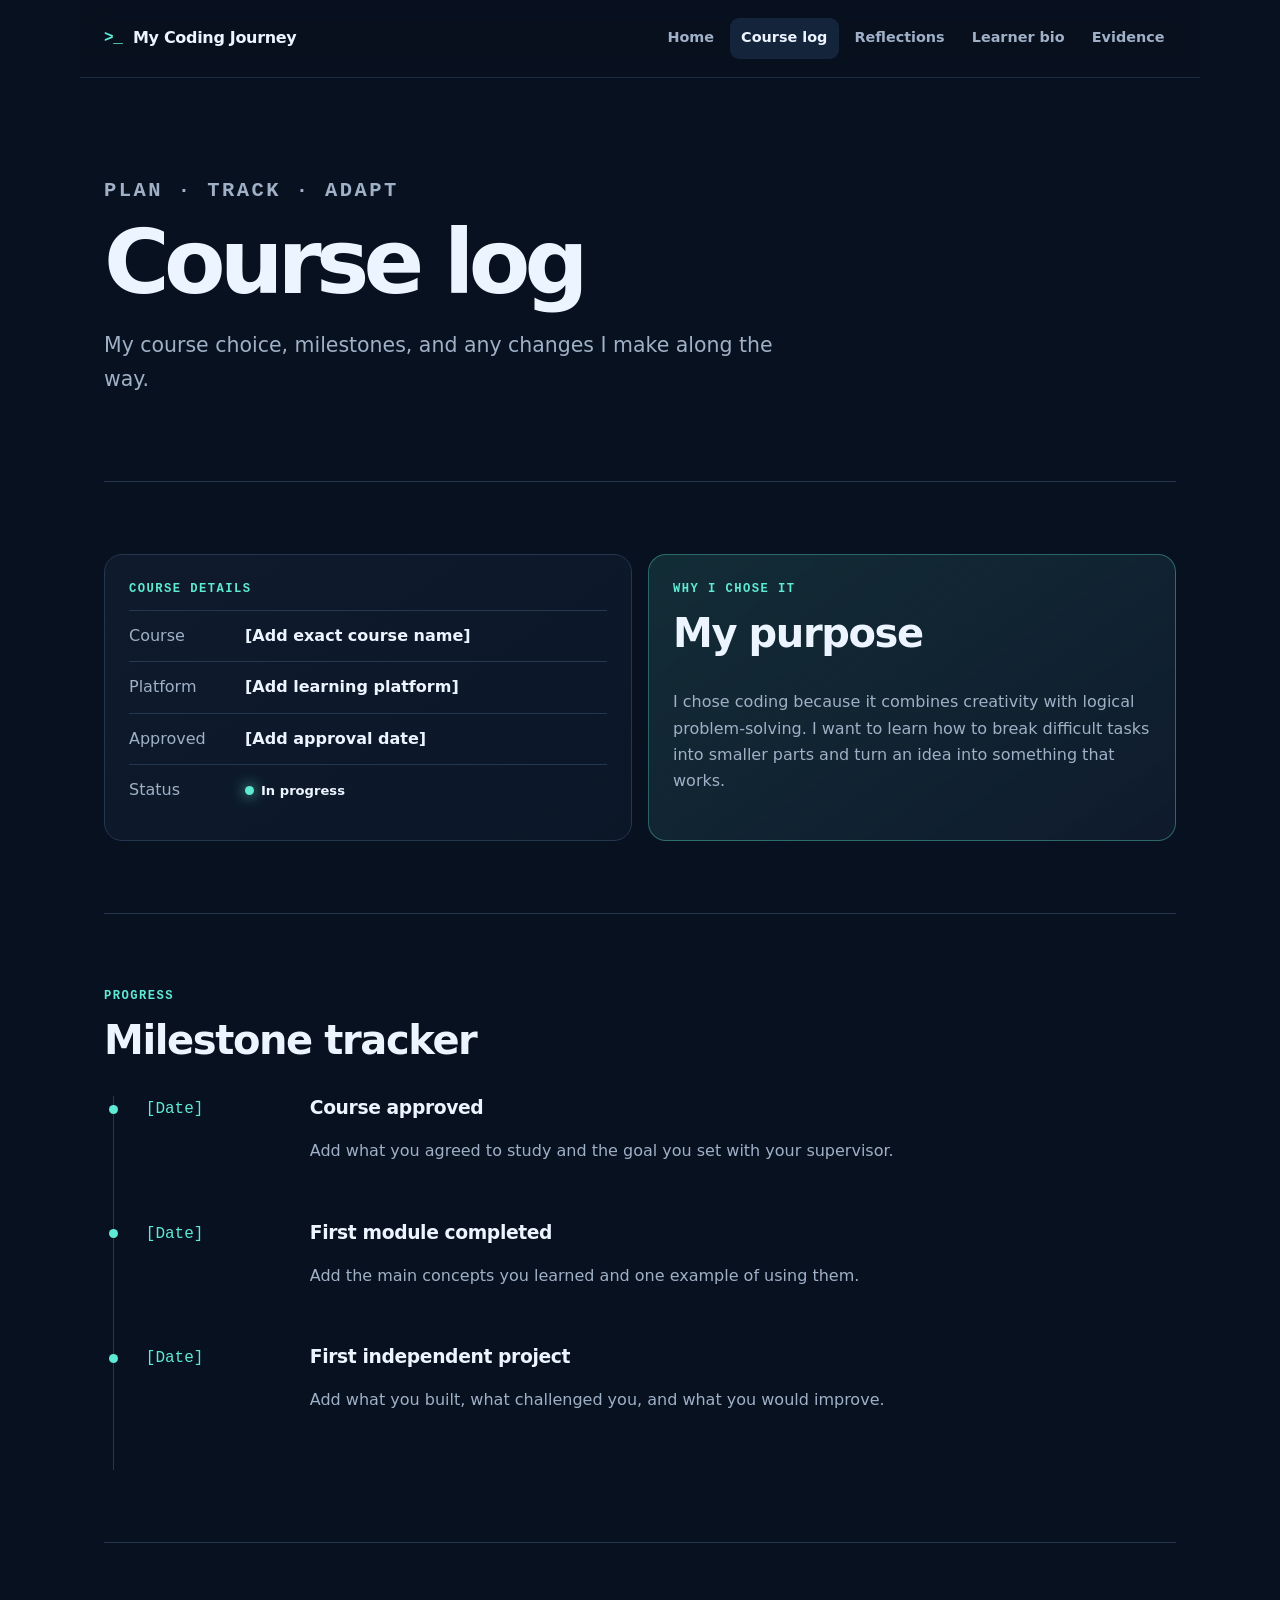
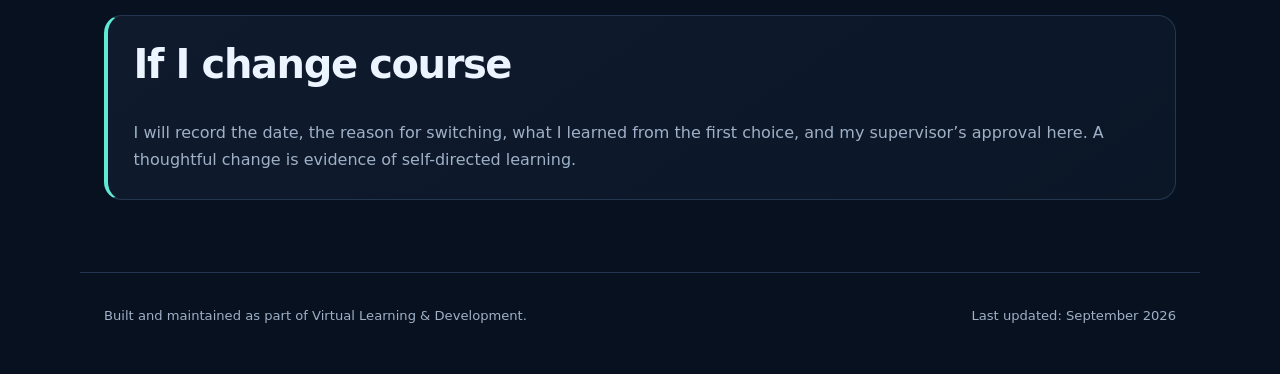
==== course-log.html @ dfa38e1d "Create VLD coding journey website" ====
<!doctype html>
<html lang="en"><head><meta charset="utf-8"><meta name="viewport" content="width=device-width, initial-scale=1"><meta name="description" content="My coding course details and progress log."><title>Course Log | My Coding Journey</title><link rel="stylesheet" href="assets/styles.css"><script src="assets/site.js" defer></script></head>
<body><a class="skip-link" href="#main">Skip to content</a>
<header class="site-header"><a class="brand" href="index.html"><span class="prompt">&gt;_</span> My Coding Journey</a><button class="nav-toggle" type="button" aria-expanded="false" aria-controls="site-nav">Menu</button><nav id="site-nav" class="site-nav" aria-label="Main navigation"><a href="index.html">Home</a><a class="active" href="course-log.html">Course log</a><a href="reflections.html">Reflections</a><a href="learner-bio.html">Learner bio</a><a href="evidence.html">Evidence</a></nav></header>
<main id="main" class="page-main"><header class="page-heading"><p class="eyebrow">Plan · Track · Adapt</p><h1>Course log</h1><p>My course choice, milestones, and any changes I make along the way.</p></header>
<section class="section"><div class="grid two"><article class="card"><p class="card-label">Course details</p><dl class="details"><div><dt>Course</dt><dd>[Add exact course name]</dd></div><div><dt>Platform</dt><dd>[Add learning platform]</dd></div><div><dt>Approved</dt><dd>[Add approval date]</dd></div><div><dt>Status</dt><dd><span class="status"><span class="status-dot"></span> In progress</span></dd></div></dl></article><article class="card accent-card"><p class="card-label">Why I chose it</p><h2>My purpose</h2><p>I chose coding because it combines creativity with logical problem-solving. I want to learn how to break difficult tasks into smaller parts and turn an idea into something that works.</p></article></div></section>
<section class="section"><p class="eyebrow">Progress</p><h2>Milestone tracker</h2><div class="timeline"><article><time>[Date]</time><div><h3>Course approved</h3><p>Add what you agreed to study and the goal you set with your supervisor.</p></div></article><article><time>[Date]</time><div><h3>First module completed</h3><p>Add the main concepts you learned and one example of using them.</p></div></article><article><time>[Date]</time><div><h3>First independent project</h3><p>Add what you built, what challenged you, and what you would improve.</p></div></article></div></section>
<section class="section"><div class="callout"><h2>If I change course</h2><p>I will record the date, the reason for switching, what I learned from the first choice, and my supervisor’s approval here. A thoughtful change is evidence of self-directed learning.</p></div></section></main>
<footer><p>Built and maintained as part of Virtual Learning &amp; Development.</p><p>Last updated: <span data-last-updated>September 2026</span></p></footer></body></html>
---- assets/styles.css ----
:root {
  --bg: #08111f;
  --surface: #0f1b2d;
  --surface-2: #14243a;
  --text: #ecf4ff;
  --muted: #9fb0c7;
  --line: #243650;
  --accent: #5eead4;
  --accent-2: #60a5fa;
  --max: 1120px;
  --radius: 18px;
}
* { box-sizing: border-box; }
html { scroll-behavior: smooth; }
body { margin: 0; background: var(--bg); color: var(--text); font-family: Inter, ui-sans-serif, system-ui, -apple-system, BlinkMacSystemFont, "Segoe UI", sans-serif; line-height: 1.65; }
a { color: inherit; }
.skip-link { position: fixed; top: -100px; left: 1rem; z-index: 100; background: var(--accent); color: #04111c; padding: .7rem 1rem; border-radius: 8px; font-weight: 800; }
.skip-link:focus { top: 1rem; }
.site-header { position: sticky; top: 0; z-index: 20; display: flex; align-items: center; justify-content: space-between; max-width: var(--max); margin: 0 auto; padding: 1.1rem 1.5rem; background: rgba(8,17,31,.88); backdrop-filter: blur(14px); border-bottom: 1px solid rgba(36,54,80,.7); }
.brand { display: flex; gap: .65rem; align-items: center; text-decoration: none; font-weight: 800; letter-spacing: -.02em; }
.prompt { color: var(--accent); font-family: ui-monospace, SFMono-Regular, Menlo, monospace; }
.site-nav { display: flex; align-items: center; gap: .25rem; }
.site-nav a { color: var(--muted); padding: .55rem .72rem; border-radius: 9px; text-decoration: none; font-size: .9rem; font-weight: 700; }
.site-nav a:hover, .site-nav a:focus-visible, .site-nav a.active { color: var(--text); background: var(--surface-2); }
.nav-toggle { display: none; border: 1px solid var(--line); background: var(--surface); color: var(--text); padding: .5rem .8rem; border-radius: 9px; font: inherit; }
main, footer { max-width: var(--max); margin: 0 auto; padding-inline: 1.5rem; }
.hero { min-height: 70vh; display: flex; flex-direction: column; justify-content: center; padding: 6rem 0; max-width: 900px; }
.eyebrow, .card-label { margin: 0 0 .7rem; color: var(--accent); font-family: ui-monospace, SFMono-Regular, Menlo, monospace; font-size: .76rem; font-weight: 800; letter-spacing: .12em; text-transform: uppercase; }
h1, h2, h3, p { margin-top: 0; }
h1 { max-width: 850px; margin-bottom: 1.4rem; font-size: clamp(3rem, 8vw, 6.8rem); line-height: .98; letter-spacing: -.065em; }
h1 span { color: var(--accent); }
h2 { font-size: clamp(1.65rem, 4vw, 2.5rem); line-height: 1.15; letter-spacing: -.035em; }
h3 { line-height: 1.25; letter-spacing: -.02em; }
.lede, .page-heading > p { max-width: 700px; color: var(--muted); font-size: clamp(1.05rem, 2vw, 1.28rem); }
.hero-actions { display: flex; flex-wrap: wrap; gap: .8rem; margin-top: 1rem; }
.button { padding: .8rem 1.05rem; border-radius: 10px; text-decoration: none; font-weight: 800; }
.button.primary { background: var(--accent); color: #04111c; }
.button.secondary { border: 1px solid var(--line); background: var(--surface); }
.section { padding: 4.5rem 0; border-top: 1px solid var(--line); }
.section-heading { display: flex; justify-content: space-between; align-items: end; gap: 1rem; margin-bottom: 1.4rem; }
.section-heading h2 { margin-bottom: 0; }
.grid { display: grid; gap: 1rem; }
.grid.two { grid-template-columns: repeat(2, 1fr); }
.grid.three { grid-template-columns: repeat(3, 1fr); }
.card, .callout, .journal-entry, .project-card, .profile-card { background: linear-gradient(145deg, var(--surface), #0b1727); border: 1px solid var(--line); border-radius: var(--radius); }
.card { min-height: 190px; padding: 1.5rem; }
.card p:not(.card-label) { color: var(--muted); }
.accent-card { background: linear-gradient(145deg, rgba(94,234,212,.13), var(--surface)); border-color: rgba(94,234,212,.35); }
.text-link { color: var(--accent); font-weight: 800; text-decoration: none; }
.status { display: inline-flex; align-items: center; gap: .45rem; white-space: nowrap; color: var(--text); font-size: .82rem; font-weight: 800; }
.status-dot { width: .55rem; height: .55rem; background: var(--accent); border-radius: 99px; box-shadow: 0 0 14px var(--accent); }
.step-number { display: block; margin-bottom: 2.3rem; color: var(--accent-2); font-family: ui-monospace, monospace; font-weight: 800; }
.page-main { min-height: 75vh; }
.page-heading { padding: 6rem 0 4rem; }
.page-heading h1 { font-size: clamp(3rem, 7vw, 5.6rem); }
.details { margin: 0; }
.details div { display: grid; grid-template-columns: 100px 1fr; gap: 1rem; padding: .75rem 0; border-top: 1px solid var(--line); }
.details dt { color: var(--muted); }
.details dd { margin: 0; font-weight: 750; }
.timeline { position: relative; margin-left: .55rem; padding-left: 2rem; border-left: 1px solid var(--line); }
.timeline article { position: relative; display: grid; grid-template-columns: 140px 1fr; gap: 1.5rem; padding: 0 0 2.5rem; }
.timeline article::before { content: ""; position: absolute; left: calc(-2rem - 5px); top: .55rem; width: 9px; height: 9px; background: var(--accent); border-radius: 50%; }
.timeline time { color: var(--accent); font-family: ui-monospace, monospace; }
.timeline p { color: var(--muted); }
.callout { padding: 1.6rem; border-left: 4px solid var(--accent); }
.callout p { margin-bottom: 0; color: var(--muted); }
.journal-list { display: grid; gap: 1.25rem; }
.journal-entry { padding: clamp(1.2rem, 4vw, 2rem); }
.journal-entry > header { display: flex; justify-content: space-between; gap: 1rem; padding-bottom: 1rem; border-bottom: 1px solid var(--line); }
.journal-entry time { color: var(--muted); white-space: nowrap; }
.reflection-grid { display: grid; grid-template-columns: repeat(2, 1fr); gap: 1.5rem; padding-top: 1.5rem; }
.reflection-grid h3 { color: var(--accent); font-size: .95rem; }
.reflection-grid p, .self-check { color: var(--muted); }
.self-check { margin: 1rem 0 0; padding-top: 1rem; border-top: 1px solid var(--line); }
.template-entry { border-style: dashed; }
.profile-card { display: grid; grid-template-columns: 180px 1fr; align-items: start; gap: 2rem; padding: clamp(1.4rem, 5vw, 3rem); }
.avatar { display: grid; place-items: center; aspect-ratio: 1; border-radius: 24px; background: linear-gradient(135deg, var(--accent), var(--accent-2)); color: #06101e; font-family: ui-monospace, monospace; font-size: 3.2rem; font-weight: 900; }
.profile-card p:not(.eyebrow) { color: var(--muted); }
.safety-note { border-left-color: var(--accent-2); }
.project-card { overflow: hidden; }
.project-preview { min-height: 210px; display: grid; place-items: center; background: var(--surface-2); border-bottom: 1px solid var(--line); }
.project-copy { padding: 1.5rem; }
.project-copy > p:not(.card-label) { color: var(--muted); }
.code-preview { display: block; padding: 1rem; background: #050b14; }
.code-preview > span { display: inline-block; width: 10px; height: 10px; margin-right: 4px; background: var(--line); border-radius: 50%; }
.code-preview > span:first-child { background: #fb7185; }
.code-preview > span:nth-child(2) { background: #fbbf24; }
.code-preview > span:nth-child(3) { background: #34d399; }
.code-preview pre { margin: 3rem 0 0; overflow-x: auto; color: var(--accent); }
.plus { color: var(--accent); font-size: 4rem; font-weight: 200; }
.tag-list { display: flex; flex-wrap: wrap; gap: .5rem; padding: 0; list-style: none; }
.tag-list li { padding: .3rem .65rem; background: var(--surface-2); border: 1px solid var(--line); border-radius: 99px; color: var(--muted); font-size: .8rem; }
footer { display: flex; justify-content: space-between; gap: 1rem; padding-top: 2rem; padding-bottom: 3rem; border-top: 1px solid var(--line); color: var(--muted); font-size: .82rem; }
footer p { margin: 0; }
@media (max-width: 760px) {
  .site-header { flex-wrap: wrap; }
  .nav-toggle { display: block; }
  .site-nav { display: none; width: 100%; flex-direction: column; align-items: stretch; padding-top: 1rem; }
  .site-nav.open { display: flex; }
  .site-nav a { padding: .7rem; }
  .grid.two, .grid.three, .reflection-grid, .profile-card { grid-template-columns: 1fr; }
  .hero { min-height: auto; padding: 5rem 0; }
  .section-heading, .journal-entry > header, footer { align-items: flex-start; flex-direction: column; }
  .timeline article { grid-template-columns: 1fr; gap: .2rem; }
  .profile-card .avatar { width: 130px; }
}
@media (prefers-reduced-motion: reduce) { html { scroll-behavior: auto; } }
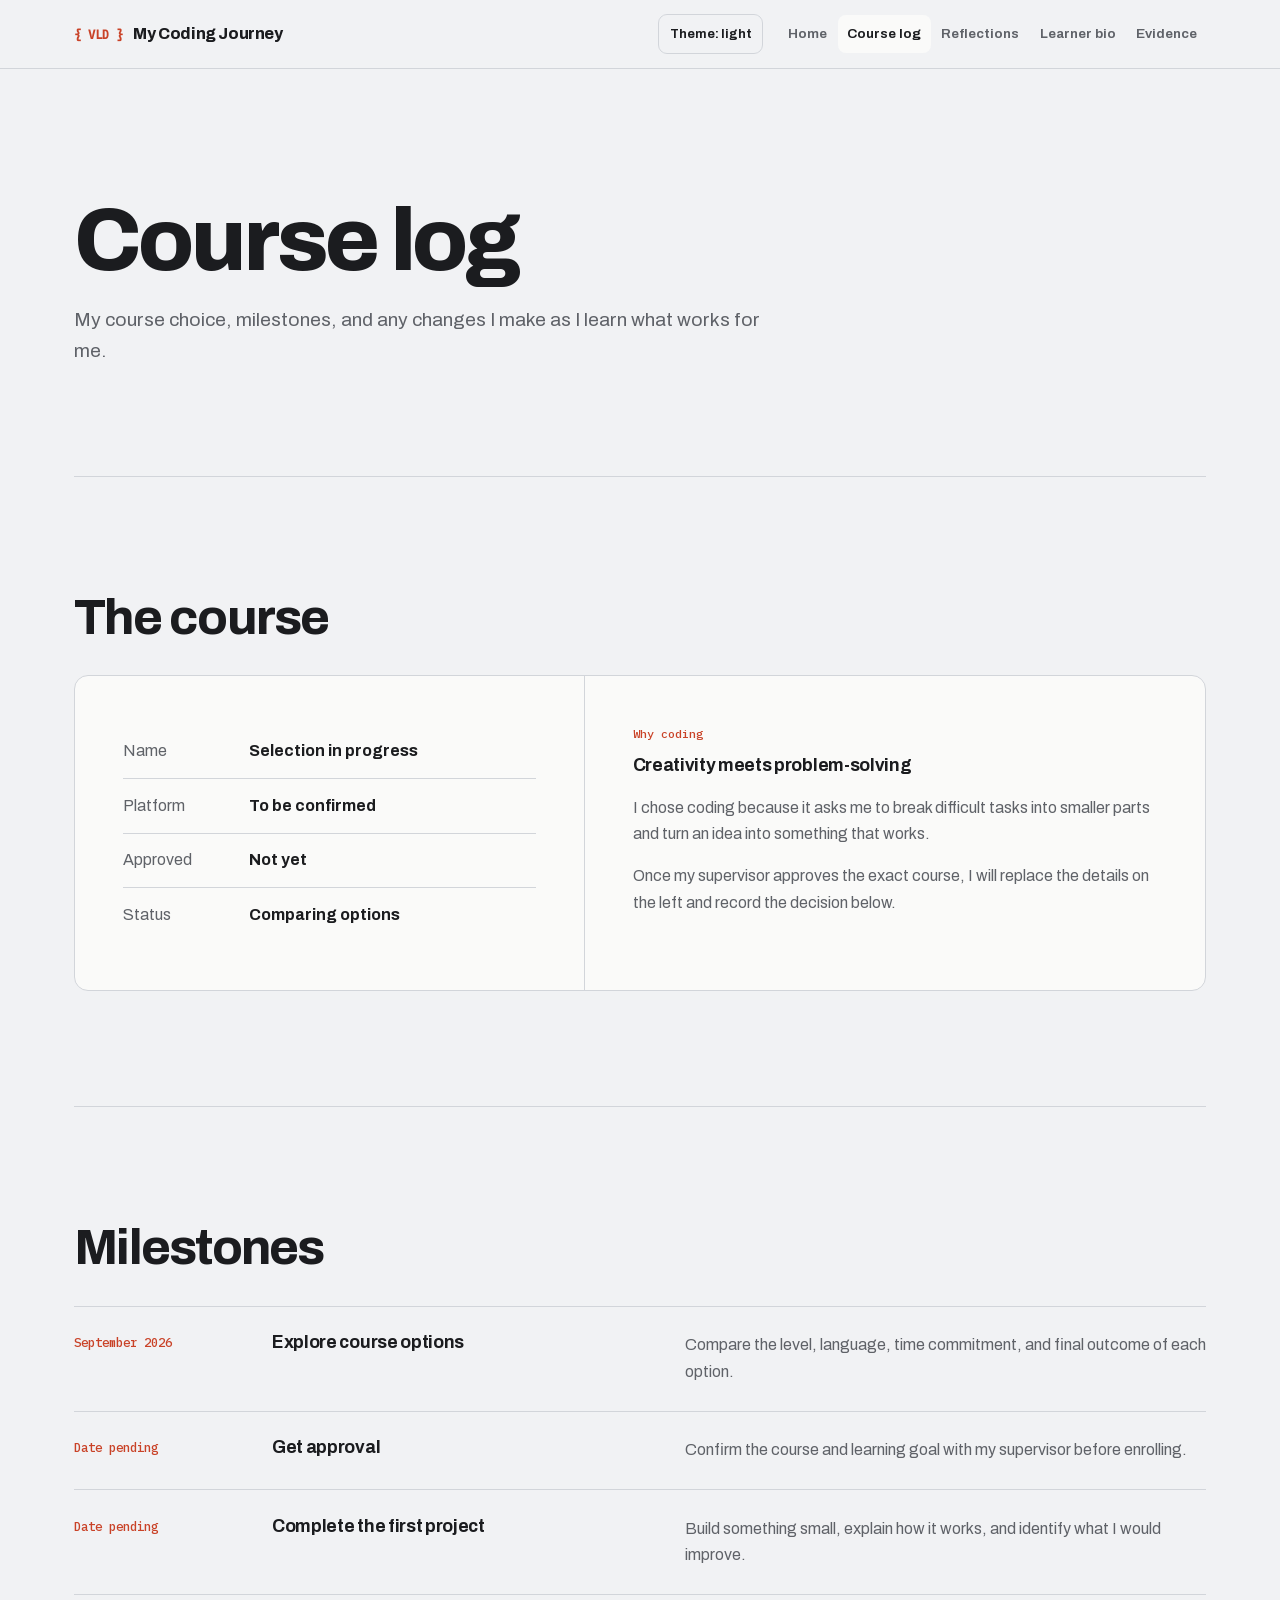
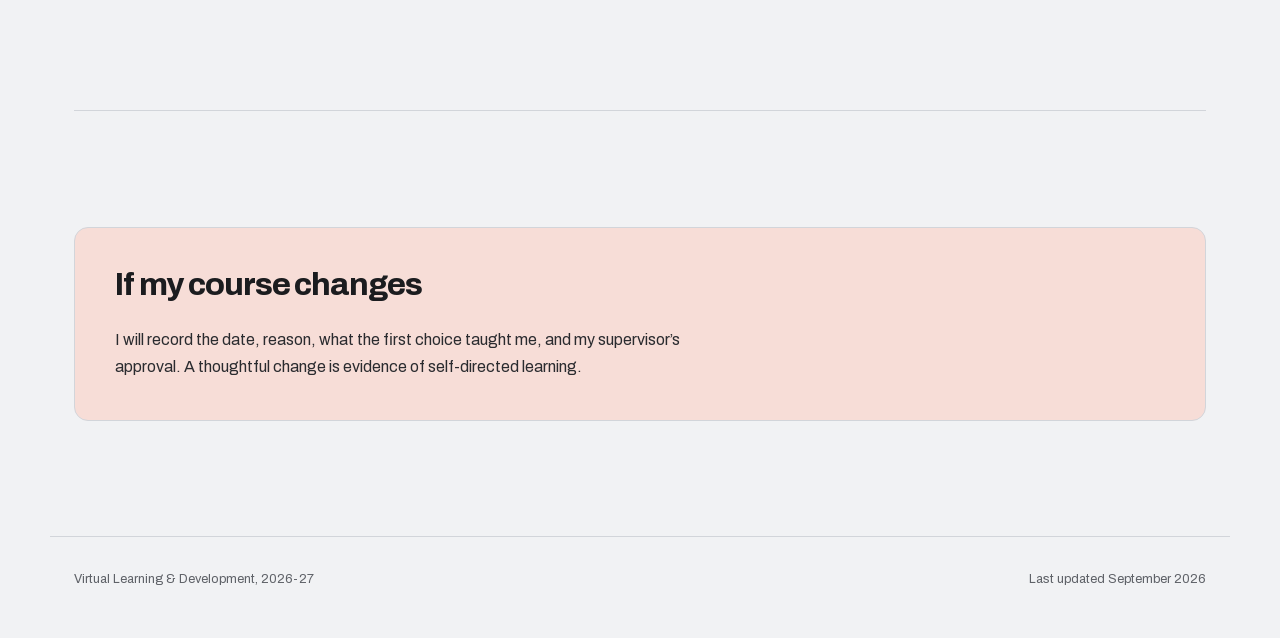
==== commit 49b547a6: "Polish VLD portfolio design and accessibility" ====
--- a/course-log.html
+++ b/course-log.html
@@ -1,9 +1,11 @@
 <!doctype html>
-<html lang="en"><head><meta charset="utf-8"><meta name="viewport" content="width=device-width, initial-scale=1"><meta name="description" content="My coding course details and progress log."><title>Course Log | My Coding Journey</title><link rel="stylesheet" href="assets/styles.css"><script src="assets/site.js" defer></script></head>
+<html lang="en">
+<head><meta charset="utf-8"><meta name="viewport" content="width=device-width, initial-scale=1"><meta name="description" content="My coding course details, choices, and progress log."><meta name="theme-color" content="#111214"><title>Course Log | My Coding Journey</title><link rel="icon" href="assets/favicon.svg" type="image/svg+xml"><link rel="stylesheet" href="assets/styles.css"><script src="assets/site.js" defer></script></head>
 <body><a class="skip-link" href="#main">Skip to content</a>
-<header class="site-header"><a class="brand" href="index.html"><span class="prompt">&gt;_</span> My Coding Journey</a><button class="nav-toggle" type="button" aria-expanded="false" aria-controls="site-nav">Menu</button><nav id="site-nav" class="site-nav" aria-label="Main navigation"><a href="index.html">Home</a><a class="active" href="course-log.html">Course log</a><a href="reflections.html">Reflections</a><a href="learner-bio.html">Learner bio</a><a href="evidence.html">Evidence</a></nav></header>
-<main id="main" class="page-main"><header class="page-heading"><p class="eyebrow">Plan · Track · Adapt</p><h1>Course log</h1><p>My course choice, milestones, and any changes I make along the way.</p></header>
-<section class="section"><div class="grid two"><article class="card"><p class="card-label">Course details</p><dl class="details"><div><dt>Course</dt><dd>[Add exact course name]</dd></div><div><dt>Platform</dt><dd>[Add learning platform]</dd></div><div><dt>Approved</dt><dd>[Add approval date]</dd></div><div><dt>Status</dt><dd><span class="status"><span class="status-dot"></span> In progress</span></dd></div></dl></article><article class="card accent-card"><p class="card-label">Why I chose it</p><h2>My purpose</h2><p>I chose coding because it combines creativity with logical problem-solving. I want to learn how to break difficult tasks into smaller parts and turn an idea into something that works.</p></article></div></section>
-<section class="section"><p class="eyebrow">Progress</p><h2>Milestone tracker</h2><div class="timeline"><article><time>[Date]</time><div><h3>Course approved</h3><p>Add what you agreed to study and the goal you set with your supervisor.</p></div></article><article><time>[Date]</time><div><h3>First module completed</h3><p>Add the main concepts you learned and one example of using them.</p></div></article><article><time>[Date]</time><div><h3>First independent project</h3><p>Add what you built, what challenged you, and what you would improve.</p></div></article></div></section>
-<section class="section"><div class="callout"><h2>If I change course</h2><p>I will record the date, the reason for switching, what I learned from the first choice, and my supervisor’s approval here. A thoughtful change is evidence of self-directed learning.</p></div></section></main>
-<footer><p>Built and maintained as part of Virtual Learning &amp; Development.</p><p>Last updated: <span data-last-updated>September 2026</span></p></footer></body></html>
+<header class="site-header"><div class="header-inner"><a class="brand" href="index.html"><span class="brand-mark" translate="no">{ VLD }</span> My Coding Journey</a><button class="theme-toggle" type="button" aria-label="Switch between light and dark themes">Theme: <span>auto</span></button><button class="nav-toggle" type="button" aria-expanded="false" aria-controls="site-nav">Menu</button><nav id="site-nav" class="site-nav" aria-label="Main navigation"><a href="index.html">Home</a><a class="active" aria-current="page" href="course-log.html">Course log</a><a href="reflections.html">Reflections</a><a href="learner-bio.html">Learner bio</a><a href="evidence.html">Evidence</a></nav></div></header>
+<main id="main" class="page-main">
+  <header class="page-heading"><h1>Course log</h1><p>My course choice, milestones, and any changes I make as I learn what works for me.</p></header>
+  <section class="section" aria-labelledby="course-details"><h2 id="course-details">The course</h2><div class="split-panel"><div><dl class="details"><div><dt>Name</dt><dd>Selection in progress</dd></div><div><dt>Platform</dt><dd>To be confirmed</dd></div><div><dt>Approved</dt><dd>Not yet</dd></div><div><dt>Status</dt><dd>Comparing options</dd></div></dl></div><div class="purpose-copy"><span class="meta-label">Why coding</span><h3>Creativity meets problem-solving</h3><p>I chose coding because it asks me to break difficult tasks into smaller parts and turn an idea into something that works.</p><p>Once my supervisor approves the exact course, I will replace the details on the left and record the decision below.</p></div></div></section>
+  <section class="section" aria-labelledby="milestones"><h2 id="milestones">Milestones</h2><div class="timeline"><article><time>September 2026</time><h3>Explore course options</h3><p>Compare the level, language, time commitment, and final outcome of each option.</p></article><article><time>Date pending</time><h3>Get approval</h3><p>Confirm the course and learning goal with my supervisor before enrolling.</p></article><article><time>Date pending</time><h3>Complete the first project</h3><p>Build something small, explain how it works, and identify what I would improve.</p></article></div></section>
+  <section class="section"><div class="callout"><h2>If my course changes</h2><p>I will record the date, reason, what the first choice taught me, and my supervisor’s approval. A thoughtful change is evidence of self-directed learning.</p></div></section>
+</main><footer><p>Virtual Learning &amp; Development, 2026-27</p><p>Last updated September 2026</p></footer></body></html>
--- a/assets/styles.css
+++ b/assets/styles.css
@@ -1,107 +1,25 @@
-:root {
-  --bg: #08111f;
-  --surface: #0f1b2d;
-  --surface-2: #14243a;
-  --text: #ecf4ff;
-  --muted: #9fb0c7;
-  --line: #243650;
-  --accent: #5eead4;
-  --accent-2: #60a5fa;
-  --max: 1120px;
-  --radius: 18px;
-}
-* { box-sizing: border-box; }
-html { scroll-behavior: smooth; }
-body { margin: 0; background: var(--bg); color: var(--text); font-family: Inter, ui-sans-serif, system-ui, -apple-system, BlinkMacSystemFont, "Segoe UI", sans-serif; line-height: 1.65; }
-a { color: inherit; }
-.skip-link { position: fixed; top: -100px; left: 1rem; z-index: 100; background: var(--accent); color: #04111c; padding: .7rem 1rem; border-radius: 8px; font-weight: 800; }
-.skip-link:focus { top: 1rem; }
-.site-header { position: sticky; top: 0; z-index: 20; display: flex; align-items: center; justify-content: space-between; max-width: var(--max); margin: 0 auto; padding: 1.1rem 1.5rem; background: rgba(8,17,31,.88); backdrop-filter: blur(14px); border-bottom: 1px solid rgba(36,54,80,.7); }
-.brand { display: flex; gap: .65rem; align-items: center; text-decoration: none; font-weight: 800; letter-spacing: -.02em; }
-.prompt { color: var(--accent); font-family: ui-monospace, SFMono-Regular, Menlo, monospace; }
-.site-nav { display: flex; align-items: center; gap: .25rem; }
-.site-nav a { color: var(--muted); padding: .55rem .72rem; border-radius: 9px; text-decoration: none; font-size: .9rem; font-weight: 700; }
-.site-nav a:hover, .site-nav a:focus-visible, .site-nav a.active { color: var(--text); background: var(--surface-2); }
-.nav-toggle { display: none; border: 1px solid var(--line); background: var(--surface); color: var(--text); padding: .5rem .8rem; border-radius: 9px; font: inherit; }
-main, footer { max-width: var(--max); margin: 0 auto; padding-inline: 1.5rem; }
-.hero { min-height: 70vh; display: flex; flex-direction: column; justify-content: center; padding: 6rem 0; max-width: 900px; }
-.eyebrow, .card-label { margin: 0 0 .7rem; color: var(--accent); font-family: ui-monospace, SFMono-Regular, Menlo, monospace; font-size: .76rem; font-weight: 800; letter-spacing: .12em; text-transform: uppercase; }
-h1, h2, h3, p { margin-top: 0; }
-h1 { max-width: 850px; margin-bottom: 1.4rem; font-size: clamp(3rem, 8vw, 6.8rem); line-height: .98; letter-spacing: -.065em; }
-h1 span { color: var(--accent); }
-h2 { font-size: clamp(1.65rem, 4vw, 2.5rem); line-height: 1.15; letter-spacing: -.035em; }
-h3 { line-height: 1.25; letter-spacing: -.02em; }
-.lede, .page-heading > p { max-width: 700px; color: var(--muted); font-size: clamp(1.05rem, 2vw, 1.28rem); }
-.hero-actions { display: flex; flex-wrap: wrap; gap: .8rem; margin-top: 1rem; }
-.button { padding: .8rem 1.05rem; border-radius: 10px; text-decoration: none; font-weight: 800; }
-.button.primary { background: var(--accent); color: #04111c; }
-.button.secondary { border: 1px solid var(--line); background: var(--surface); }
-.section { padding: 4.5rem 0; border-top: 1px solid var(--line); }
-.section-heading { display: flex; justify-content: space-between; align-items: end; gap: 1rem; margin-bottom: 1.4rem; }
-.section-heading h2 { margin-bottom: 0; }
-.grid { display: grid; gap: 1rem; }
-.grid.two { grid-template-columns: repeat(2, 1fr); }
-.grid.three { grid-template-columns: repeat(3, 1fr); }
-.card, .callout, .journal-entry, .project-card, .profile-card { background: linear-gradient(145deg, var(--surface), #0b1727); border: 1px solid var(--line); border-radius: var(--radius); }
-.card { min-height: 190px; padding: 1.5rem; }
-.card p:not(.card-label) { color: var(--muted); }
-.accent-card { background: linear-gradient(145deg, rgba(94,234,212,.13), var(--surface)); border-color: rgba(94,234,212,.35); }
-.text-link { color: var(--accent); font-weight: 800; text-decoration: none; }
-.status { display: inline-flex; align-items: center; gap: .45rem; white-space: nowrap; color: var(--text); font-size: .82rem; font-weight: 800; }
-.status-dot { width: .55rem; height: .55rem; background: var(--accent); border-radius: 99px; box-shadow: 0 0 14px var(--accent); }
-.step-number { display: block; margin-bottom: 2.3rem; color: var(--accent-2); font-family: ui-monospace, monospace; font-weight: 800; }
-.page-main { min-height: 75vh; }
-.page-heading { padding: 6rem 0 4rem; }
-.page-heading h1 { font-size: clamp(3rem, 7vw, 5.6rem); }
-.details { margin: 0; }
-.details div { display: grid; grid-template-columns: 100px 1fr; gap: 1rem; padding: .75rem 0; border-top: 1px solid var(--line); }
-.details dt { color: var(--muted); }
-.details dd { margin: 0; font-weight: 750; }
-.timeline { position: relative; margin-left: .55rem; padding-left: 2rem; border-left: 1px solid var(--line); }
-.timeline article { position: relative; display: grid; grid-template-columns: 140px 1fr; gap: 1.5rem; padding: 0 0 2.5rem; }
-.timeline article::before { content: ""; position: absolute; left: calc(-2rem - 5px); top: .55rem; width: 9px; height: 9px; background: var(--accent); border-radius: 50%; }
-.timeline time { color: var(--accent); font-family: ui-monospace, monospace; }
-.timeline p { color: var(--muted); }
-.callout { padding: 1.6rem; border-left: 4px solid var(--accent); }
-.callout p { margin-bottom: 0; color: var(--muted); }
-.journal-list { display: grid; gap: 1.25rem; }
-.journal-entry { padding: clamp(1.2rem, 4vw, 2rem); }
-.journal-entry > header { display: flex; justify-content: space-between; gap: 1rem; padding-bottom: 1rem; border-bottom: 1px solid var(--line); }
-.journal-entry time { color: var(--muted); white-space: nowrap; }
-.reflection-grid { display: grid; grid-template-columns: repeat(2, 1fr); gap: 1.5rem; padding-top: 1.5rem; }
-.reflection-grid h3 { color: var(--accent); font-size: .95rem; }
-.reflection-grid p, .self-check { color: var(--muted); }
-.self-check { margin: 1rem 0 0; padding-top: 1rem; border-top: 1px solid var(--line); }
-.template-entry { border-style: dashed; }
-.profile-card { display: grid; grid-template-columns: 180px 1fr; align-items: start; gap: 2rem; padding: clamp(1.4rem, 5vw, 3rem); }
-.avatar { display: grid; place-items: center; aspect-ratio: 1; border-radius: 24px; background: linear-gradient(135deg, var(--accent), var(--accent-2)); color: #06101e; font-family: ui-monospace, monospace; font-size: 3.2rem; font-weight: 900; }
-.profile-card p:not(.eyebrow) { color: var(--muted); }
-.safety-note { border-left-color: var(--accent-2); }
-.project-card { overflow: hidden; }
-.project-preview { min-height: 210px; display: grid; place-items: center; background: var(--surface-2); border-bottom: 1px solid var(--line); }
-.project-copy { padding: 1.5rem; }
-.project-copy > p:not(.card-label) { color: var(--muted); }
-.code-preview { display: block; padding: 1rem; background: #050b14; }
-.code-preview > span { display: inline-block; width: 10px; height: 10px; margin-right: 4px; background: var(--line); border-radius: 50%; }
-.code-preview > span:first-child { background: #fb7185; }
-.code-preview > span:nth-child(2) { background: #fbbf24; }
-.code-preview > span:nth-child(3) { background: #34d399; }
-.code-preview pre { margin: 3rem 0 0; overflow-x: auto; color: var(--accent); }
-.plus { color: var(--accent); font-size: 4rem; font-weight: 200; }
-.tag-list { display: flex; flex-wrap: wrap; gap: .5rem; padding: 0; list-style: none; }
-.tag-list li { padding: .3rem .65rem; background: var(--surface-2); border: 1px solid var(--line); border-radius: 99px; color: var(--muted); font-size: .8rem; }
-footer { display: flex; justify-content: space-between; gap: 1rem; padding-top: 2rem; padding-bottom: 3rem; border-top: 1px solid var(--line); color: var(--muted); font-size: .82rem; }
-footer p { margin: 0; }
-@media (max-width: 760px) {
-  .site-header { flex-wrap: wrap; }
-  .nav-toggle { display: block; }
-  .site-nav { display: none; width: 100%; flex-direction: column; align-items: stretch; padding-top: 1rem; }
-  .site-nav.open { display: flex; }
-  .site-nav a { padding: .7rem; }
-  .grid.two, .grid.three, .reflection-grid, .profile-card { grid-template-columns: 1fr; }
-  .hero { min-height: auto; padding: 5rem 0; }
-  .section-heading, .journal-entry > header, footer { align-items: flex-start; flex-direction: column; }
-  .timeline article { grid-template-columns: 1fr; gap: .2rem; }
-  .profile-card .avatar { width: 130px; }
-}
-@media (prefers-reduced-motion: reduce) { html { scroll-behavior: auto; } }
+@font-face{font-family:Archivo;src:url("fonts/archivo-latin.woff2") format("woff2");font-style:normal;font-weight:100 900;font-display:swap}
+@font-face{font-family:"IBM Plex Mono";src:url("fonts/ibm-plex-mono-500-latin.woff2") format("woff2");font-style:normal;font-weight:500;font-display:swap}
+:root{color-scheme:light dark;--page:#f1f2f4;--surface:#fafaf9;--strong:#fff;--ink:#1b1c1f;--muted:#5f6268;--line:#d2d5da;--accent:#c94227;--accent-ink:#fff;--soft-accent:#f7ddd7;--image-filter:saturate(.88) contrast(1.04);--selection:#f3b8aa;--max:1180px;--radius:14px;--ease:cubic-bezier(.16,1,.3,1)}
+@media(prefers-color-scheme:dark){:root{--page:#111214;--surface:#191a1d;--strong:#202125;--ink:#f2f1ed;--muted:#b0b0aa;--line:#36383d;--accent:#ff795b;--accent-ink:#19110f;--soft-accent:#3c241f;--image-filter:saturate(.78) contrast(1.08) brightness(.88);--selection:#7a3528}}
+html[data-theme="light"]{color-scheme:light;--page:#f1f2f4;--surface:#fafaf9;--strong:#fff;--ink:#1b1c1f;--muted:#5f6268;--line:#d2d5da;--accent:#c94227;--accent-ink:#fff;--soft-accent:#f7ddd7;--image-filter:saturate(.88) contrast(1.04);--selection:#f3b8aa}
+html[data-theme="dark"]{color-scheme:dark;--page:#111214;--surface:#191a1d;--strong:#202125;--ink:#f2f1ed;--muted:#b0b0aa;--line:#36383d;--accent:#ff795b;--accent-ink:#19110f;--soft-accent:#3c241f;--image-filter:saturate(.78) contrast(1.08) brightness(.88);--selection:#7a3528}
+*{box-sizing:border-box}html{scroll-behavior:smooth}body{margin:0;background:var(--page);color:var(--ink);font-family:Archivo,ui-sans-serif,sans-serif;font-size:1rem;line-height:1.65;text-rendering:optimizeLegibility}::selection{background:var(--selection);color:var(--ink)}::-webkit-scrollbar{width:12px}::-webkit-scrollbar-track{background:var(--page)}::-webkit-scrollbar-thumb{background:var(--line);border:3px solid var(--page);border-radius:999px}a{color:inherit;text-decoration-thickness:.08em;text-underline-offset:.2em}button,a{-webkit-tap-highlight-color:transparent}button{font:inherit}:focus-visible{outline:3px solid var(--accent);outline-offset:4px}
+.skip-link{position:fixed;top:-100px;left:1rem;z-index:100;padding:.65rem .9rem;border-radius:8px;background:var(--accent);color:var(--accent-ink);font-weight:750}.skip-link:focus{top:1rem}
+.site-header{position:sticky;top:0;z-index:20;background:color-mix(in srgb,var(--page) 91%,transparent);border-bottom:1px solid var(--line);backdrop-filter:blur(14px)}.header-inner{display:flex;min-height:68px;max-width:var(--max);margin:0 auto;padding:0 1.5rem;align-items:center;gap:1rem}.brand{display:flex;align-items:baseline;gap:.65rem;margin-right:auto;font-weight:760;letter-spacing:-.025em;text-decoration:none;white-space:nowrap}.brand-mark{color:var(--accent);font-family:"IBM Plex Mono",monospace;font-size:.76rem;letter-spacing:0}.site-nav{display:flex;align-items:center;gap:.1rem}.site-nav a{padding:.48rem .58rem;border-radius:8px;color:var(--muted);font-size:.84rem;font-weight:650;text-decoration:none;white-space:nowrap}.site-nav a:hover,.site-nav a.active{color:var(--ink);background:var(--surface)}.nav-toggle,.theme-toggle{min-height:40px;border:1px solid var(--line);border-radius:9px;background:transparent;color:var(--ink);cursor:pointer;font-size:.78rem;font-weight:700}.nav-toggle{display:none;padding:.45rem .75rem}.theme-toggle{padding:.45rem .65rem;white-space:nowrap}.nav-toggle:hover,.theme-toggle:hover{background:var(--surface)}.nav-toggle:active,.theme-toggle:active,.button:active{transform:translateY(1px)}
+main,footer{max-width:var(--max);margin:0 auto;padding-inline:1.5rem}.hero{display:grid;grid-template-columns:minmax(0,1.05fr) minmax(360px,.95fr);min-height:calc(100dvh - 69px);padding:4.5rem 0;align-items:center;gap:clamp(2rem,6vw,5rem)}.hero-copy{max-width:650px}h1,h2,h3,p{margin-top:0}h1,h2,h3{text-wrap:balance}h1{max-width:800px;margin-bottom:1.4rem;font-size:clamp(3.5rem,7vw,6rem);font-weight:790;line-height:.96;letter-spacing:-.04em}h1 .accent{color:var(--accent)}h2{font-size:clamp(1.9rem,4vw,3.1rem);font-weight:740;line-height:1.04;letter-spacing:-.035em}h3{font-size:1.1rem;line-height:1.25;letter-spacing:-.018em}.lede,.page-heading>p{max-width:65ch;color:var(--muted);font-size:clamp(1.05rem,2vw,1.2rem);line-height:1.6}.hero .lede{max-width:45ch}.hero-actions{display:flex;flex-wrap:wrap;gap:.7rem;margin-top:2rem}.button{display:inline-flex;min-height:46px;padding:.72rem 1rem;align-items:center;justify-content:center;border:1px solid transparent;border-radius:10px;font-weight:740;text-decoration:none;transition:transform .2s var(--ease),background-color .2s var(--ease);white-space:nowrap}.button.primary{background:var(--accent);color:var(--accent-ink)}.button.primary:hover{background:color-mix(in srgb,var(--accent) 86%,var(--ink))}.button.secondary{border-color:var(--line);background:var(--surface);color:var(--ink)}.button.secondary:hover{background:var(--strong)}.hero-visual{margin:0}.hero-image-wrap{position:relative;overflow:hidden;aspect-ratio:4/5;border-radius:var(--radius);background:var(--surface)}.hero-image-wrap:after{content:"";position:absolute;inset:0;border:1px solid color-mix(in srgb,var(--ink) 18%,transparent);border-radius:inherit;pointer-events:none}.hero-image-wrap img{width:100%;height:100%;object-fit:cover;filter:var(--image-filter)}.hero-visual figcaption{max-width:38ch;margin-top:.75rem;color:var(--muted);font-family:"IBM Plex Mono",monospace;font-size:.75rem}
+.section{padding:clamp(4.5rem,9vw,8rem) 0;border-top:1px solid var(--line)}.section>h2{max-width:14ch;margin-bottom:2rem}.section-intro{max-width:65ch;margin:-1rem 0 2.5rem;color:var(--muted)}.focus-panel{display:grid;grid-template-columns:1.15fr .85fr;overflow:hidden;border:1px solid var(--line);border-radius:var(--radius);background:var(--surface)}.focus-primary,.focus-secondary{padding:clamp(1.5rem,4vw,3rem)}.focus-primary{border-right:1px solid var(--line)}.meta-label{display:block;margin-bottom:.7rem;color:var(--accent);font-family:"IBM Plex Mono",monospace;font-size:.74rem}.focus-panel h3{font-size:clamp(1.4rem,3vw,2rem)}.focus-panel p{max-width:52ch;color:var(--muted)}.text-link{color:var(--accent);font-weight:720;text-decoration-thickness:1px}.status-note{margin:1.3rem 0 0;color:var(--ink)!important;font-family:"IBM Plex Mono",monospace;font-size:.76rem}
+.learning-path{margin:0;padding:0;list-style:none;counter-reset:step}.learning-path li{display:grid;grid-template-columns:110px minmax(180px,.7fr) minmax(0,1fr);gap:clamp(1rem,4vw,3rem);padding:1.6rem 0;align-items:baseline;border-bottom:1px solid var(--line);counter-increment:step}.learning-path li:first-child{border-top:1px solid var(--line)}.learning-path li:before{content:"0" counter(step);color:var(--accent);font-family:"IBM Plex Mono",monospace;font-size:.82rem}.learning-path h3,.learning-path p{margin-bottom:0}.learning-path h3{font-size:clamp(1.2rem,2.2vw,1.55rem)}.learning-path p{color:var(--muted)}.statement{display:block}.statement blockquote{max-width:880px;margin:0 auto;font-size:clamp(2rem,5vw,4.4rem);font-weight:720;line-height:1.05;letter-spacing:-.035em;text-wrap:balance}
+.page-main{min-height:75vh}.page-heading{max-width:920px;padding:clamp(5rem,10vw,9rem) 0 clamp(3rem,7vw,6rem)}.page-heading h1{max-width:12ch}.page-context{margin-bottom:1rem;color:var(--accent);font-family:"IBM Plex Mono",monospace;font-size:.78rem}.split-panel{display:grid;grid-template-columns:.9fr 1.1fr;border:1px solid var(--line);border-radius:var(--radius);background:var(--surface)}.split-panel>*{padding:clamp(1.5rem,4vw,3rem)}.split-panel>*+*{border-left:1px solid var(--line)}.details{margin:0}.details div{display:grid;grid-template-columns:110px 1fr;gap:1rem;padding:.85rem 0;border-bottom:1px solid var(--line)}.details div:last-child{border-bottom:0}.details dt{color:var(--muted)}.details dd{margin:0;font-weight:700}.purpose-copy p{color:var(--muted)}.timeline{margin:0;padding:0;list-style:none}.timeline article{display:grid;grid-template-columns:150px minmax(180px,.7fr) 1fr;gap:clamp(1rem,4vw,3rem);padding:1.6rem 0;border-bottom:1px solid var(--line)}.timeline article:first-child{border-top:1px solid var(--line)}.timeline time{color:var(--accent);font-family:"IBM Plex Mono",monospace;font-size:.78rem}.timeline h3,.timeline p{margin-bottom:0}.timeline p{color:var(--muted)}.callout{padding:clamp(1.4rem,4vw,2.5rem);border:1px solid var(--line);border-radius:var(--radius);background:var(--soft-accent)}.callout h2{font-size:clamp(1.35rem,3vw,2rem)}.callout p{max-width:70ch;margin-bottom:0;color:color-mix(in srgb,var(--ink) 78%,var(--muted))}
+.journal-list{display:grid;gap:1.5rem}.journal-entry{padding:clamp(1.3rem,4vw,2.5rem);border:1px solid var(--line);border-radius:var(--radius);background:var(--surface)}.journal-entry>header{display:flex;justify-content:space-between;gap:1rem;padding-bottom:1.2rem;border-bottom:1px solid var(--line)}.journal-entry .week{margin-bottom:.4rem;color:var(--accent);font-family:"IBM Plex Mono",monospace;font-size:.75rem}.journal-entry time{color:var(--muted);white-space:nowrap}.reflection-grid{display:grid;grid-template-columns:repeat(2,1fr);gap:1.5rem 2.5rem;padding-top:1.6rem}.reflection-grid h3{margin-bottom:.5rem}.reflection-grid p,.self-check{color:var(--muted)}.self-check{margin:1rem 0 0;padding-top:1rem;border-top:1px solid var(--line)}details.template-entry{border:1px dashed var(--line);border-radius:var(--radius)}details.template-entry summary{padding:1.2rem 1.4rem;cursor:pointer;font-weight:720}details.template-entry[open] summary{border-bottom:1px dashed var(--line)}.template-content{padding:1.4rem}
+.profile-intro{display:grid;grid-template-columns:260px 1fr;gap:clamp(2rem,6vw,5rem);align-items:start}.profile-code{display:grid;min-height:260px;place-items:center;border-radius:var(--radius);background:var(--accent);color:var(--accent-ink);font-family:"IBM Plex Mono",monospace;font-size:clamp(1.4rem,4vw,2.2rem)}.profile-copy{max-width:680px}.profile-copy p{color:var(--muted)}.traits{display:grid;grid-template-columns:1.05fr .9fr 1.2fr;margin:0;padding:0;list-style:none;border-top:1px solid var(--line)}.traits li{padding:1.5rem 1.5rem 1.5rem 0}.traits li+li{padding-left:1.5rem;border-left:1px solid var(--line)}.traits .meta-label{margin-bottom:1.2rem}.traits p{margin-bottom:0;color:var(--muted)}
+.project-feature{display:grid;grid-template-columns:1.15fr .85fr;overflow:hidden;border:1px solid var(--line);border-radius:var(--radius);background:var(--surface)}.project-media{min-height:420px;background:var(--strong)}.project-media img{width:100%;height:100%;object-fit:cover;filter:var(--image-filter)}.project-copy{padding:clamp(1.5rem,4vw,3rem);align-self:center}.project-copy p{color:var(--muted)}.tag-list{display:flex;flex-wrap:wrap;gap:.45rem;margin:1.5rem 0 0;padding:0;list-style:none}.tag-list li{padding:.3rem .58rem;border:1px solid var(--line);border-radius:999px;color:var(--muted);font-family:"IBM Plex Mono",monospace;font-size:.7rem}.next-project{display:grid;grid-template-columns:.35fr 1fr;gap:2rem;padding:2rem 0;border-top:1px solid var(--line);border-bottom:1px solid var(--line)}.next-project p{max-width:65ch;margin-bottom:0;color:var(--muted)}.evidence-list{display:grid;grid-template-columns:1.1fr .85fr 1.2fr;margin:0;padding:0;list-style:none;border-top:1px solid var(--line)}.evidence-list li{padding:1.5rem 1.5rem 1.5rem 0}.evidence-list li+li{padding-left:1.5rem;border-left:1px solid var(--line)}.evidence-list p{margin-bottom:0;color:var(--muted)}
+footer{display:flex;justify-content:space-between;gap:1rem;padding-top:2rem;padding-bottom:3rem;border-top:1px solid var(--line);color:var(--muted);font-size:.8rem}footer p{margin:0}
+@media(prefers-reduced-motion:no-preference){.hero-copy{animation:enter-copy .75s var(--ease) both}.hero-image-wrap{animation:enter-image .9s .08s var(--ease) both}@keyframes enter-copy{from{opacity:.01;transform:translateY(18px)}to{opacity:1;transform:none}}@keyframes enter-image{from{opacity:.01;clip-path:inset(0 0 100% 0 round var(--radius))}to{opacity:1;clip-path:inset(0 0 0 0 round var(--radius))}}}
+@media(max-width:900px){.site-nav a{padding-inline:.4rem;font-size:.78rem}.theme-toggle{display:none}.hero{grid-template-columns:1fr .8fr;gap:2rem}h1{font-size:clamp(3rem,7vw,4.5rem)}}
+@media(max-width:760px){.header-inner{flex-wrap:wrap;padding-block:.72rem}.nav-toggle,.theme-toggle{display:block}.site-nav{display:none;width:100%;flex-direction:column;align-items:stretch;padding-top:.3rem}.site-nav.open{display:flex}.site-nav a{min-height:44px;padding:.7rem}.theme-toggle{order:2}.nav-toggle{order:3}.site-nav{order:4}.hero{grid-template-columns:1fr;min-height:auto;padding:4rem 0}.hero-copy{max-width:none}h1{font-size:clamp(3rem,14vw,4.5rem)}.hero .lede{max-width:34ch}.hero-image-wrap{aspect-ratio:4/3}.section{padding:4.5rem 0}.focus-panel,.split-panel,.project-feature,.profile-intro{grid-template-columns:1fr}.focus-primary{border-right:0;border-bottom:1px solid var(--line)}.split-panel>*+*{border-left:0;border-top:1px solid var(--line)}.learning-path li,.timeline article{grid-template-columns:52px 1fr;gap:.8rem 1rem}.learning-path p,.timeline p{grid-column:2}.statement,.next-project{grid-template-columns:1fr;gap:.5rem}.reflection-grid{grid-template-columns:1fr}.journal-entry>header,footer{flex-direction:column;align-items:flex-start}.profile-code{min-height:180px}.traits,.evidence-list{grid-template-columns:1fr}.traits li,.traits li+li,.evidence-list li,.evidence-list li+li{padding:1.4rem 0;border-left:0;border-bottom:1px solid var(--line)}.project-media{min-height:280px}}
+@media(prefers-reduced-motion:reduce){html{scroll-behavior:auto}*,*:before,*:after{animation-duration:.01ms!important;animation-iteration-count:1!important;transition-duration:.01ms!important}}
+@media(prefers-reduced-transparency:reduce){.site-header{background:var(--page);backdrop-filter:none}}
+.hero h1{font-size:clamp(3.5rem,5.2vw,4.75rem)}
+@media(max-width:760px){.header-inner{gap:.45rem}.brand{font-size:.95rem}.theme-toggle{font-size:0;order:initial}.theme-toggle span{font-size:.78rem;text-transform:capitalize}.nav-toggle{order:initial}.hero h1{font-size:clamp(3rem,14vw,4.5rem)}}
+a,button,summary{touch-action:manipulation}h1,h2,h3{scroll-margin-top:90px}details.template-entry summary:hover{background:var(--surface)}
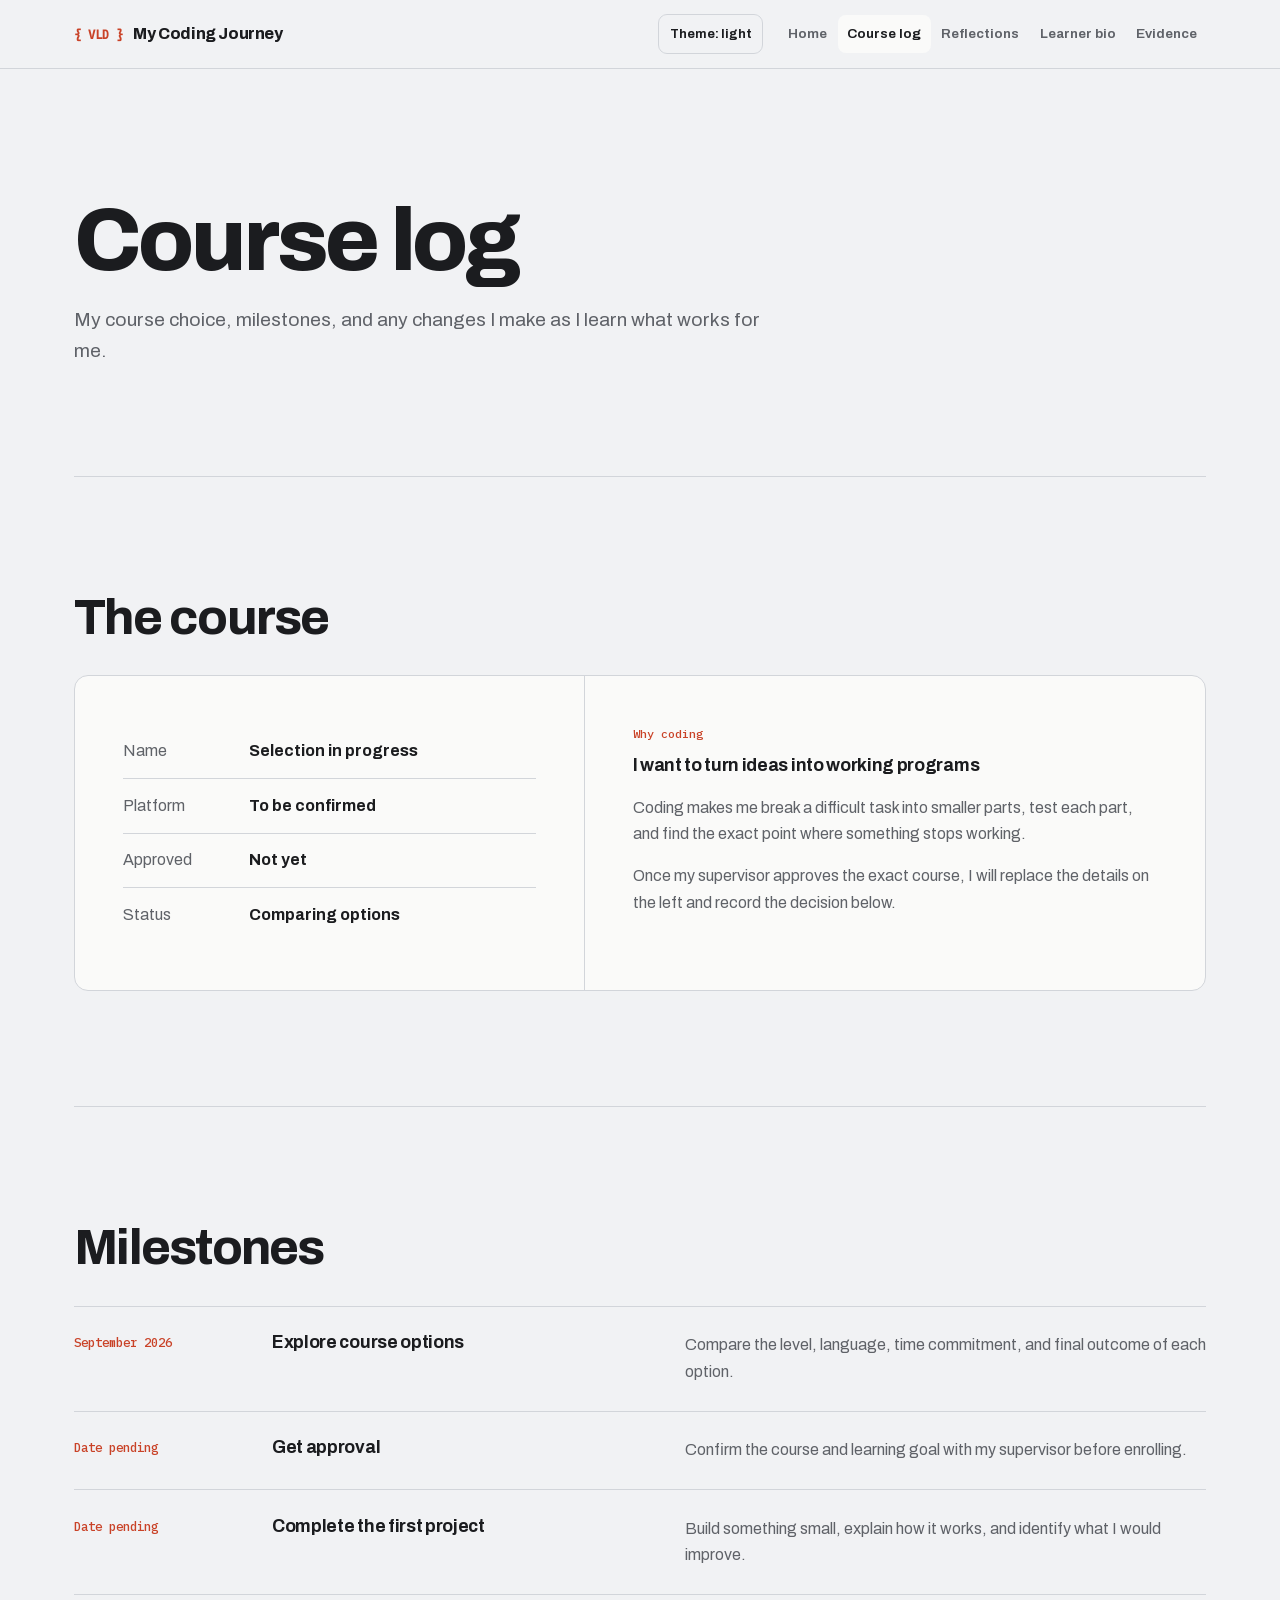
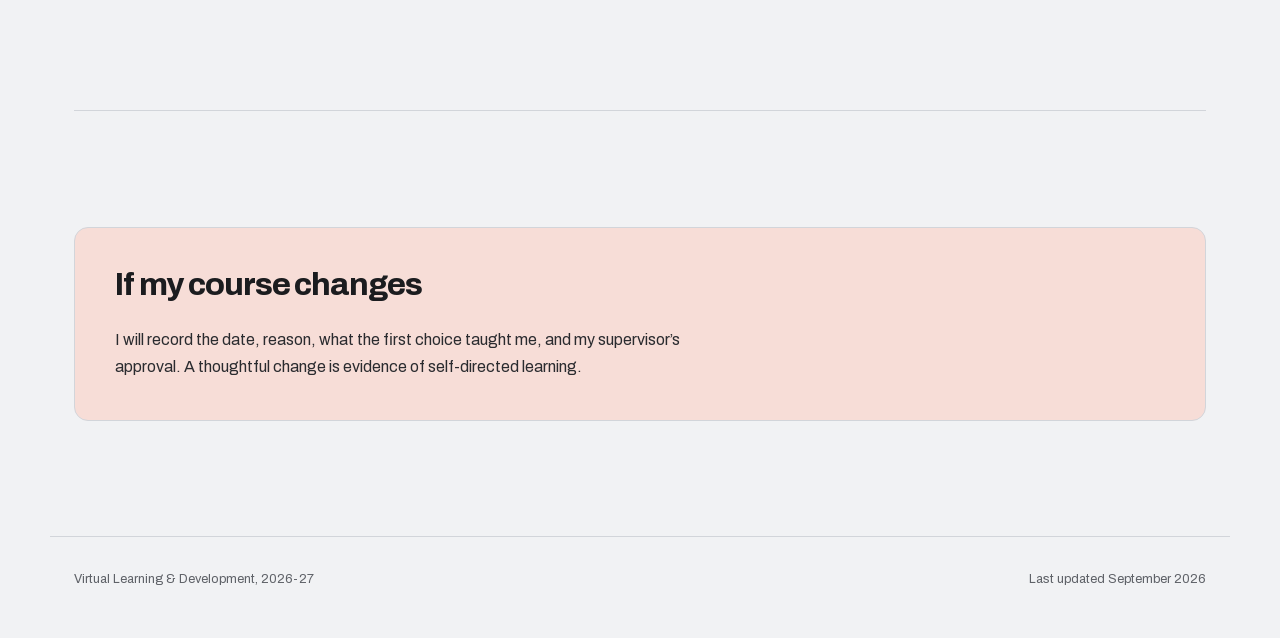
==== commit a8b0cecf: "Polish site copy with antislop review" ====
--- a/course-log.html
+++ b/course-log.html
@@ -5,7 +5,7 @@
 <header class="site-header"><div class="header-inner"><a class="brand" href="index.html"><span class="brand-mark" translate="no">{ VLD }</span> My Coding Journey</a><button class="theme-toggle" type="button" aria-label="Switch between light and dark themes">Theme: <span>auto</span></button><button class="nav-toggle" type="button" aria-expanded="false" aria-controls="site-nav">Menu</button><nav id="site-nav" class="site-nav" aria-label="Main navigation"><a href="index.html">Home</a><a class="active" aria-current="page" href="course-log.html">Course log</a><a href="reflections.html">Reflections</a><a href="learner-bio.html">Learner bio</a><a href="evidence.html">Evidence</a></nav></div></header>
 <main id="main" class="page-main">
   <header class="page-heading"><h1>Course log</h1><p>My course choice, milestones, and any changes I make as I learn what works for me.</p></header>
-  <section class="section" aria-labelledby="course-details"><h2 id="course-details">The course</h2><div class="split-panel"><div><dl class="details"><div><dt>Name</dt><dd>Selection in progress</dd></div><div><dt>Platform</dt><dd>To be confirmed</dd></div><div><dt>Approved</dt><dd>Not yet</dd></div><div><dt>Status</dt><dd>Comparing options</dd></div></dl></div><div class="purpose-copy"><span class="meta-label">Why coding</span><h3>Creativity meets problem-solving</h3><p>I chose coding because it asks me to break difficult tasks into smaller parts and turn an idea into something that works.</p><p>Once my supervisor approves the exact course, I will replace the details on the left and record the decision below.</p></div></div></section>
+  <section class="section" aria-labelledby="course-details"><h2 id="course-details">The course</h2><div class="split-panel"><div><dl class="details"><div><dt>Name</dt><dd>Selection in progress</dd></div><div><dt>Platform</dt><dd>To be confirmed</dd></div><div><dt>Approved</dt><dd>Not yet</dd></div><div><dt>Status</dt><dd>Comparing options</dd></div></dl></div><div class="purpose-copy"><span class="meta-label">Why coding</span><h3>I want to turn ideas into working programs</h3><p>Coding makes me break a difficult task into smaller parts, test each part, and find the exact point where something stops working.</p><p>Once my supervisor approves the exact course, I will replace the details on the left and record the decision below.</p></div></div></section>
   <section class="section" aria-labelledby="milestones"><h2 id="milestones">Milestones</h2><div class="timeline"><article><time>September 2026</time><h3>Explore course options</h3><p>Compare the level, language, time commitment, and final outcome of each option.</p></article><article><time>Date pending</time><h3>Get approval</h3><p>Confirm the course and learning goal with my supervisor before enrolling.</p></article><article><time>Date pending</time><h3>Complete the first project</h3><p>Build something small, explain how it works, and identify what I would improve.</p></article></div></section>
   <section class="section"><div class="callout"><h2>If my course changes</h2><p>I will record the date, reason, what the first choice taught me, and my supervisor’s approval. A thoughtful change is evidence of self-directed learning.</p></div></section>
 </main><footer><p>Virtual Learning &amp; Development, 2026-27</p><p>Last updated September 2026</p></footer></body></html>
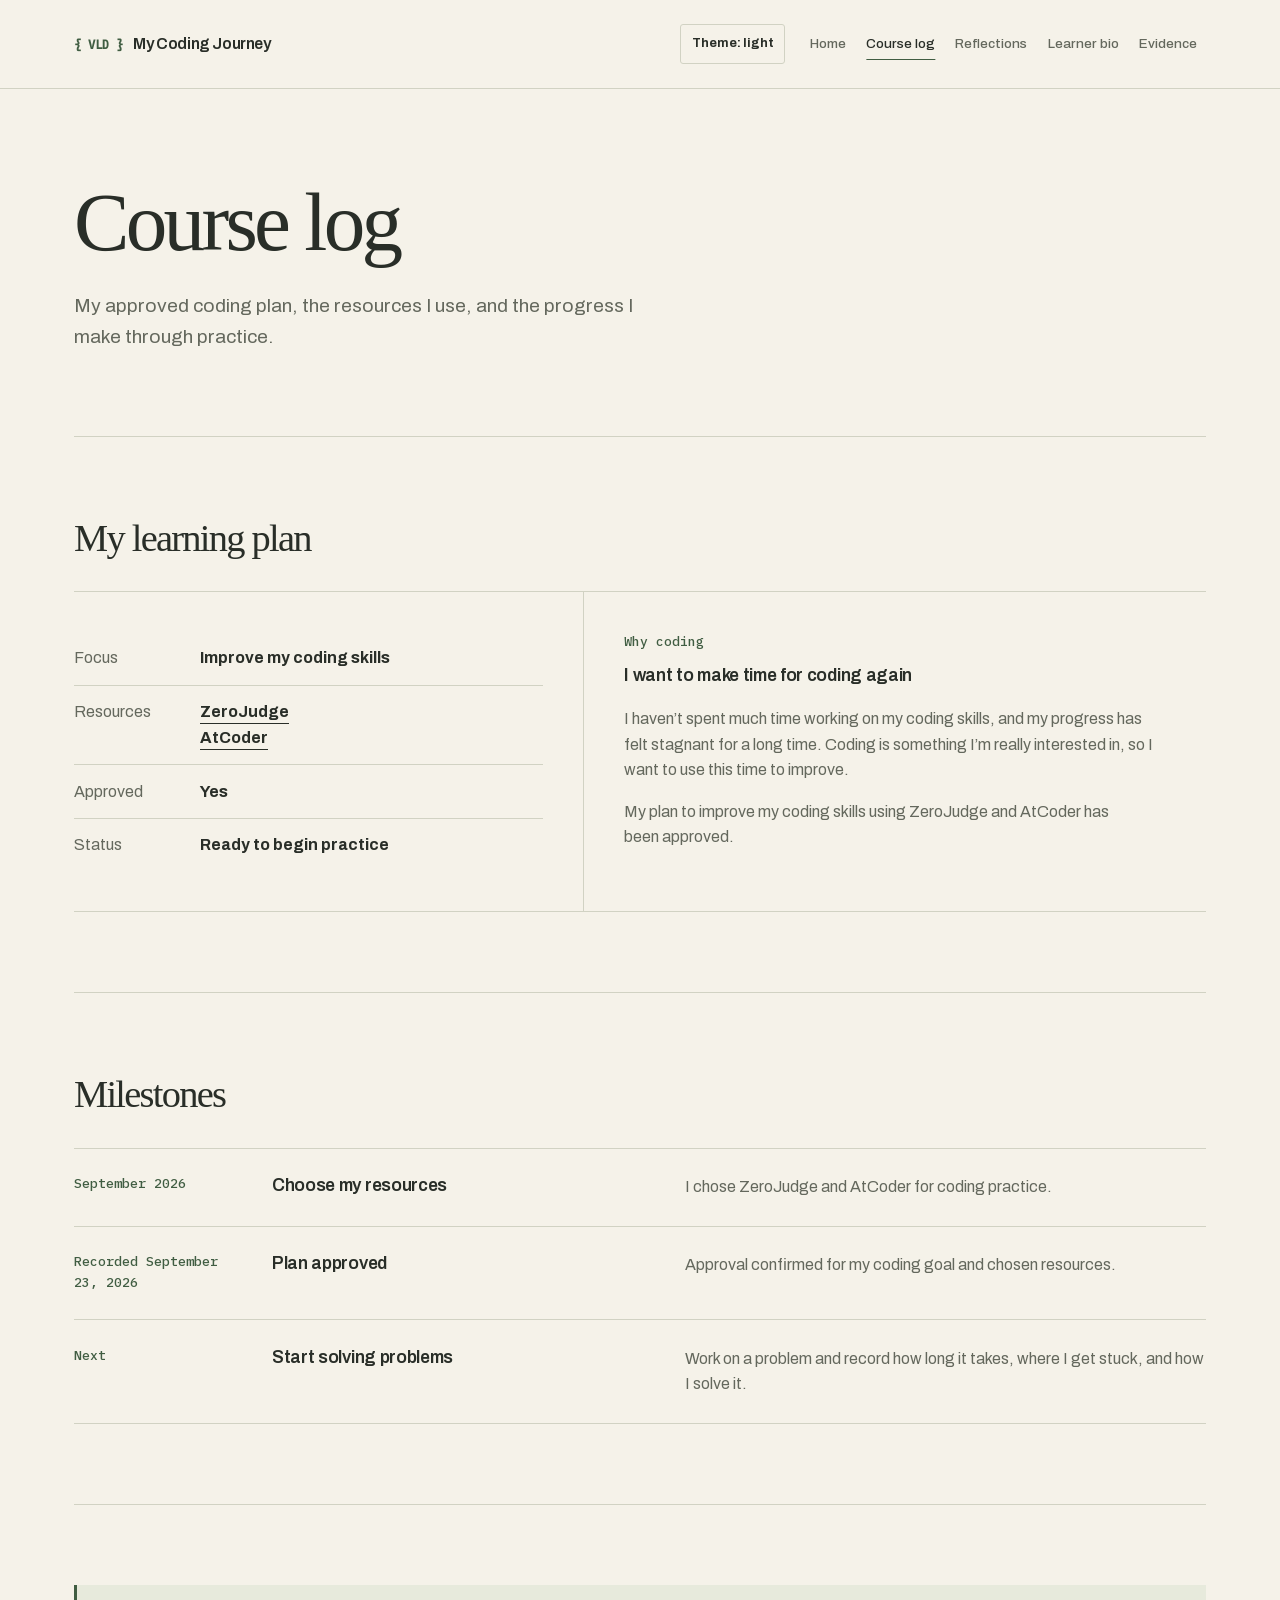
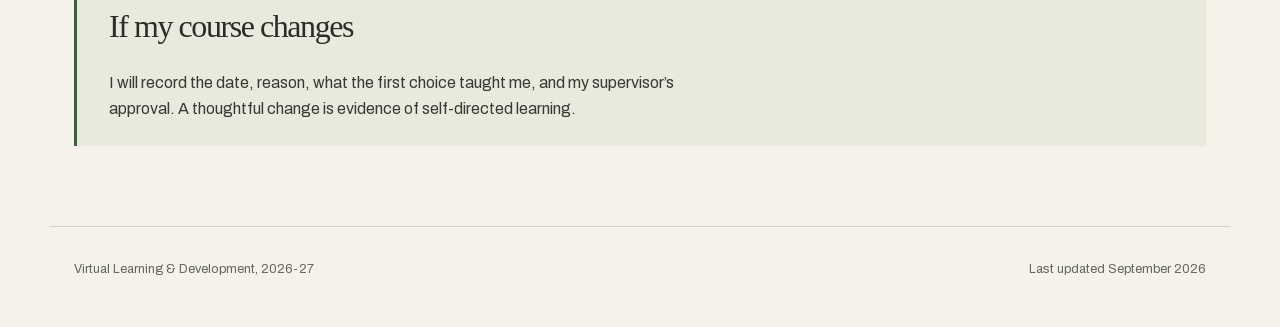
==== commit b0f6c7c4: "Record approved coding plan with ZeroJudge and AtCoder" ====
--- a/course-log.html
+++ b/course-log.html
@@ -4,8 +4,8 @@
 <body><a class="skip-link" href="#main">Skip to content</a>
 <header class="site-header"><div class="header-inner"><a class="brand" href="index.html"><span class="brand-mark" translate="no">{ VLD }</span> My Coding Journey</a><button class="theme-toggle" type="button" aria-label="Switch between light and dark themes">Theme: <span>auto</span></button><button class="nav-toggle" type="button" aria-expanded="false" aria-controls="site-nav">Menu</button><nav id="site-nav" class="site-nav" aria-label="Main navigation"><a href="index.html">Home</a><a class="active" aria-current="page" href="course-log.html">Course log</a><a href="reflections.html">Reflections</a><a href="learner-bio.html">Learner bio</a><a href="evidence.html">Evidence</a></nav></div></header>
 <main id="main" class="page-main">
-  <header class="page-heading"><h1>Course log</h1><p>My course choice, milestones, and any changes I make as I learn what works for me.</p></header>
-  <section class="section" aria-labelledby="course-details"><h2 id="course-details">The course</h2><div class="split-panel"><div><dl class="details"><div><dt>Name</dt><dd>Selection in progress</dd></div><div><dt>Platform</dt><dd>To be confirmed</dd></div><div><dt>Approved</dt><dd>Not yet</dd></div><div><dt>Status</dt><dd>Comparing options</dd></div></dl></div><div class="purpose-copy"><span class="meta-label">Why coding</span><h3>I want to turn ideas into working programs</h3><p>Coding makes me break a difficult task into smaller parts, test each part, and find the exact point where something stops working.</p><p>Once my supervisor approves the exact course, I will replace the details on the left and record the decision below.</p></div></div></section>
-  <section class="section" aria-labelledby="milestones"><h2 id="milestones">Milestones</h2><div class="timeline"><article><time>September 2026</time><h3>Explore course options</h3><p>Compare the level, language, time commitment, and final outcome of each option.</p></article><article><time>Date pending</time><h3>Get approval</h3><p>Confirm the course and learning goal with my supervisor before enrolling.</p></article><article><time>Date pending</time><h3>Complete the first project</h3><p>Build something small, explain how it works, and identify what I would improve.</p></article></div></section>
+  <header class="page-heading"><h1>Course log</h1><p>My approved coding plan, the resources I use, and the progress I make through practice.</p></header>
+  <section class="section" aria-labelledby="course-details"><h2 id="course-details">My learning plan</h2><div class="split-panel"><div><dl class="details"><div><dt>Focus</dt><dd>Improve my coding skills</dd></div><div><dt>Resources</dt><dd><a href="https://zerojudge.tw/">ZeroJudge</a><br><a href="https://atcoder.jp/">AtCoder</a></dd></div><div><dt>Approved</dt><dd>Yes</dd></div><div><dt>Status</dt><dd>Ready to begin practice</dd></div></dl></div><div class="purpose-copy"><span class="meta-label">Why coding</span><h3>I want to make time for coding again</h3><p>I haven’t spent much time working on my coding skills, and my progress has felt stagnant for a long time. Coding is something I’m really interested in, so I want to use this time to improve.</p><p>My plan to improve my coding skills using ZeroJudge and AtCoder has been approved.</p></div></div></section>
+  <section class="section" aria-labelledby="milestones"><h2 id="milestones">Milestones</h2><div class="timeline"><article><time>September 2026</time><h3>Choose my resources</h3><p>I chose ZeroJudge and AtCoder for coding practice.</p></article><article><time datetime="2026-09-23">Recorded September 23, 2026</time><h3>Plan approved</h3><p>Approval confirmed for my coding goal and chosen resources.</p></article><article><span class="meta-label">Next</span><h3>Start solving problems</h3><p>Work on a problem and record how long it takes, where I get stuck, and how I solve it.</p></article></div></section>
   <section class="section"><div class="callout"><h2>If my course changes</h2><p>I will record the date, reason, what the first choice taught me, and my supervisor’s approval. A thoughtful change is evidence of self-directed learning.</p></div></section>
 </main><footer><p>Virtual Learning &amp; Development, 2026-27</p><p>Last updated September 2026</p></footer></body></html>
--- a/assets/styles.css
+++ b/assets/styles.css
@@ -23,3 +23,11 @@
 .hero h1{font-size:clamp(3.5rem,5.2vw,4.75rem)}
 @media(max-width:760px){.header-inner{gap:.45rem}.brand{font-size:.95rem}.theme-toggle{font-size:0;order:initial}.theme-toggle span{font-size:.78rem;text-transform:capitalize}.nav-toggle{order:initial}.hero h1{font-size:clamp(3rem,14vw,4.5rem)}}
 a,button,summary{touch-action:manipulation}h1,h2,h3{scroll-margin-top:90px}details.template-entry summary:hover{background:var(--surface)}
+
+/* Editorial palette and a quieter, shared type system. */
+:root,html[data-theme="light"]{--page:#f5f2e9;--surface:#eeeadf;--strong:#fffdf6;--ink:#292e28;--muted:#64685d;--line:#d1d2c3;--accent:#405d42;--accent-ink:#fffef7;--soft-accent:#e7eadc;--selection:#d6dfc5;--radius:4px;--display:Georgia,"Times New Roman",serif;--body-size:1rem;--caption-size:.8125rem;--heading-size:clamp(1.75rem,3vw,2.5rem)}
+@media(prefers-color-scheme:dark){:root{--page:#1b211c;--surface:#232b24;--strong:#2c352c;--ink:#f0edde;--muted:#b8bdad;--line:#424c40;--accent:#bccf9d;--accent-ink:#1b211c;--soft-accent:#2d392c;--selection:#465c3e}}
+html[data-theme="dark"]{--page:#1b211c;--surface:#232b24;--strong:#2c352c;--ink:#f0edde;--muted:#b8bdad;--line:#424c40;--accent:#bccf9d;--accent-ink:#1b211c;--soft-accent:#2d392c;--selection:#465c3e}
+body{-webkit-font-smoothing:antialiased;-moz-osx-font-smoothing:grayscale;font-size:var(--body-size);line-height:1.6}p{text-wrap:pretty}h1,h2{font-family:var(--display);font-weight:400;letter-spacing:-.045em;line-height:1.1}h2{font-size:var(--heading-size)}h3,h4{font-weight:600;line-height:1.4}h4{font-size:1rem;margin:0 0 .5rem}a{text-decoration-thickness:from-font;text-underline-position:from-font}.site-header{position:relative;background:var(--page);backdrop-filter:none}.header-inner{min-height:88px}.brand{font-weight:600}.site-nav a{font-weight:500;border-radius:0}.site-nav a.active{background:transparent;text-decoration:underline;text-decoration-color:var(--accent);text-underline-offset:.65em}.theme-toggle,.nav-toggle{border-radius:3px}.eyebrow,.notebook-top{font-family:"IBM Plex Mono",monospace;font-size:var(--caption-size);color:var(--accent);letter-spacing:.015em}.eyebrow{margin-bottom:1.75rem}.hero{min-height:680px;padding:5.5rem 0 6.5rem;grid-template-columns:1.18fr 1fr;gap:5rem}.hero h1{font-size:clamp(3.5rem,6.8vw,6rem);line-height:1.06}.hero h1 .accent{font-style:italic}.hero .lede{max-width:37ch;font-size:1.0625rem}.button{border-radius:3px;font-size:.9375rem;font-weight:550;padding:.85rem 1.2rem}.hero-actions{align-items:center;gap:1.5rem}.hero-actions .secondary{border:0;background:transparent;padding-inline:0;text-decoration:underline;text-underline-offset:.35em}.notebook{position:relative;background:var(--surface);border:1px solid var(--line);padding:2rem 2rem 2.5rem;margin-top:3rem;box-shadow:9px 9px 0 -1px var(--page),9px 9px 0 0 var(--line)}.notebook-top{display:flex;justify-content:space-between;gap:1rem;padding-bottom:1.2rem;border-bottom:1px solid var(--line)}.notebook-title{font-family:var(--display);font-size:clamp(2rem,3.3vw,3rem);line-height:1.2;letter-spacing:-.035em;margin:2.5rem 0}.code-sample{border-block:1px solid var(--line);padding:1.4rem 0}.code-sample pre{font-family:"IBM Plex Mono",monospace;font-size:.8125rem;line-height:1.8;overflow-x:auto;margin:0}.code-sample .meta-label{color:var(--muted);font-size:.75rem}.notebook figcaption{font-family:Archivo,sans-serif;font-size:.875rem;line-height:1.6;margin-top:1.5rem}.section{padding:5rem 0}.section>h2{max-width:24ch}.focus-panel,.split-panel,.project-feature{border-inline:0;border-radius:0;background:transparent}.focus-primary,.focus-secondary,.split-panel>*,.project-copy{padding:2.5rem}.focus-primary,.split-panel>:first-child{padding-left:0}.focus-panel h3{font-size:1.5rem}.meta-label,.status-note,.timeline time,.journal-entry .week{font-size:var(--caption-size)}.statement blockquote{font-family:var(--display);font-weight:400;font-size:clamp(1.9rem,4vw,3.3rem);line-height:1.4;letter-spacing:-.025em;max-width:30ch;margin-left:0}.page-heading{padding:5.5rem 0 4rem}.page-heading h1{font-size:clamp(3rem,6.5vw,5.5rem);max-width:16ch}.page-heading>p{max-width:52ch}.page-heading>.eyebrow{font-size:var(--caption-size);color:var(--accent)}.callout{border:0;border-left:3px solid var(--accent);border-radius:0;padding:1.5rem 2rem}.journal-entry{background:transparent;border-inline:0;border-radius:0;padding:2.5rem 0}.journal-entry h2,.journal-entry .entry-title{font-family:var(--display);font-size:clamp(1.5rem,3vw,2.25rem);font-weight:400;line-height:1.3;letter-spacing:-.025em;margin:0}.journal-entry .reflection-grid{grid-template-columns:1fr;gap:1.5rem;max-width:68ch}.reflection-grid p,.self-check{white-space:pre-line;overflow-wrap:anywhere}.journal-entry .self-check{max-width:68ch}.journal-entry time{font-size:.875rem}.template-entry{margin-top:1rem}.profile-code{background:var(--surface);color:var(--accent);border:1px solid var(--line)}.tag-list li{border-radius:2px}.project-media{min-height:320px}.project-media img{object-fit:contain}.traits h3,.evidence-list h3{font-size:1.25rem}.editor-main{padding-bottom:5rem}.editor-layout{display:grid;grid-template-columns:260px minmax(0,1fr);gap:5rem;align-items:start;padding-top:2.5rem;border-top:1px solid var(--line)}.editor-note h2{font-size:1.6rem}.editor-note p{font-size:.9375rem;color:var(--muted)}.editor-note strong{color:var(--ink);font-weight:600}.editor-row{display:grid;grid-template-columns:1fr 180px;gap:1.5rem}label{display:block;font-size:.9375rem;font-weight:550}input,textarea{display:block;width:100%;font:400 1rem/1.6 Archivo,sans-serif;margin:.6rem 0 1.6rem;padding:.9rem 1rem;color:var(--ink);background:var(--strong);border:1px solid var(--line);border-radius:3px}textarea{resize:vertical;min-height:100px}input:hover,textarea:hover{border-color:var(--muted)}.editor-actions{display:flex;align-items:center;flex-wrap:wrap;gap:1rem}.editor-actions button{cursor:pointer}.text-button{background:none;border:0;color:var(--muted);text-decoration:underline;font-size:.875rem;padding:.75rem}.draft-status,.muted{font-size:.875rem;color:var(--muted)}.publish-panel{margin-top:3rem;padding:2rem;background:var(--surface);border:1px solid var(--line);scroll-margin-top:2rem}.publish-panel[hidden]{display:none}.publish-panel p{max-width:68ch}#publish-content{font-family:"IBM Plex Mono",monospace;font-size:.875rem;line-height:1.6}.publish-panel .muted{margin-top:1rem;margin-bottom:0}
+@media(max-width:900px){.hero{gap:2.5rem}.editor-layout{gap:2.5rem;grid-template-columns:210px minmax(0,1fr)}.editor-row{grid-template-columns:1fr}.notebook{padding:1.5rem}.header-inner{min-height:76px}}
+@media(max-width:760px){.hero{grid-template-columns:1fr;min-height:auto;padding:3.5rem 0 5rem;gap:1.5rem}.hero h1{font-size:clamp(3.25rem,13vw,5rem)}.hero .lede{max-width:40ch}.notebook{margin:1.5rem 9px 0 0}.notebook-title{font-size:2.5rem}.section{padding:3.5rem 0}.page-heading{padding:3.5rem 0}.focus-primary,.focus-secondary,.split-panel>*,.project-copy{padding:1.75rem 0}.project-copy{padding-inline:1rem}.editor-layout{grid-template-columns:1fr;gap:1.5rem}.editor-note{border-bottom:1px solid var(--line);padding-bottom:1rem}.editor-row{grid-template-columns:1fr}.editor-actions{align-items:stretch}.publish-panel{padding:1.25rem}.header-inner>.text-link{font-size:.8rem}.journal-entry{padding:1.75rem 0}.journal-entry>header{gap:.75rem}.statement blockquote{font-size:2rem}.code-sample pre{font-size:.75rem}}
